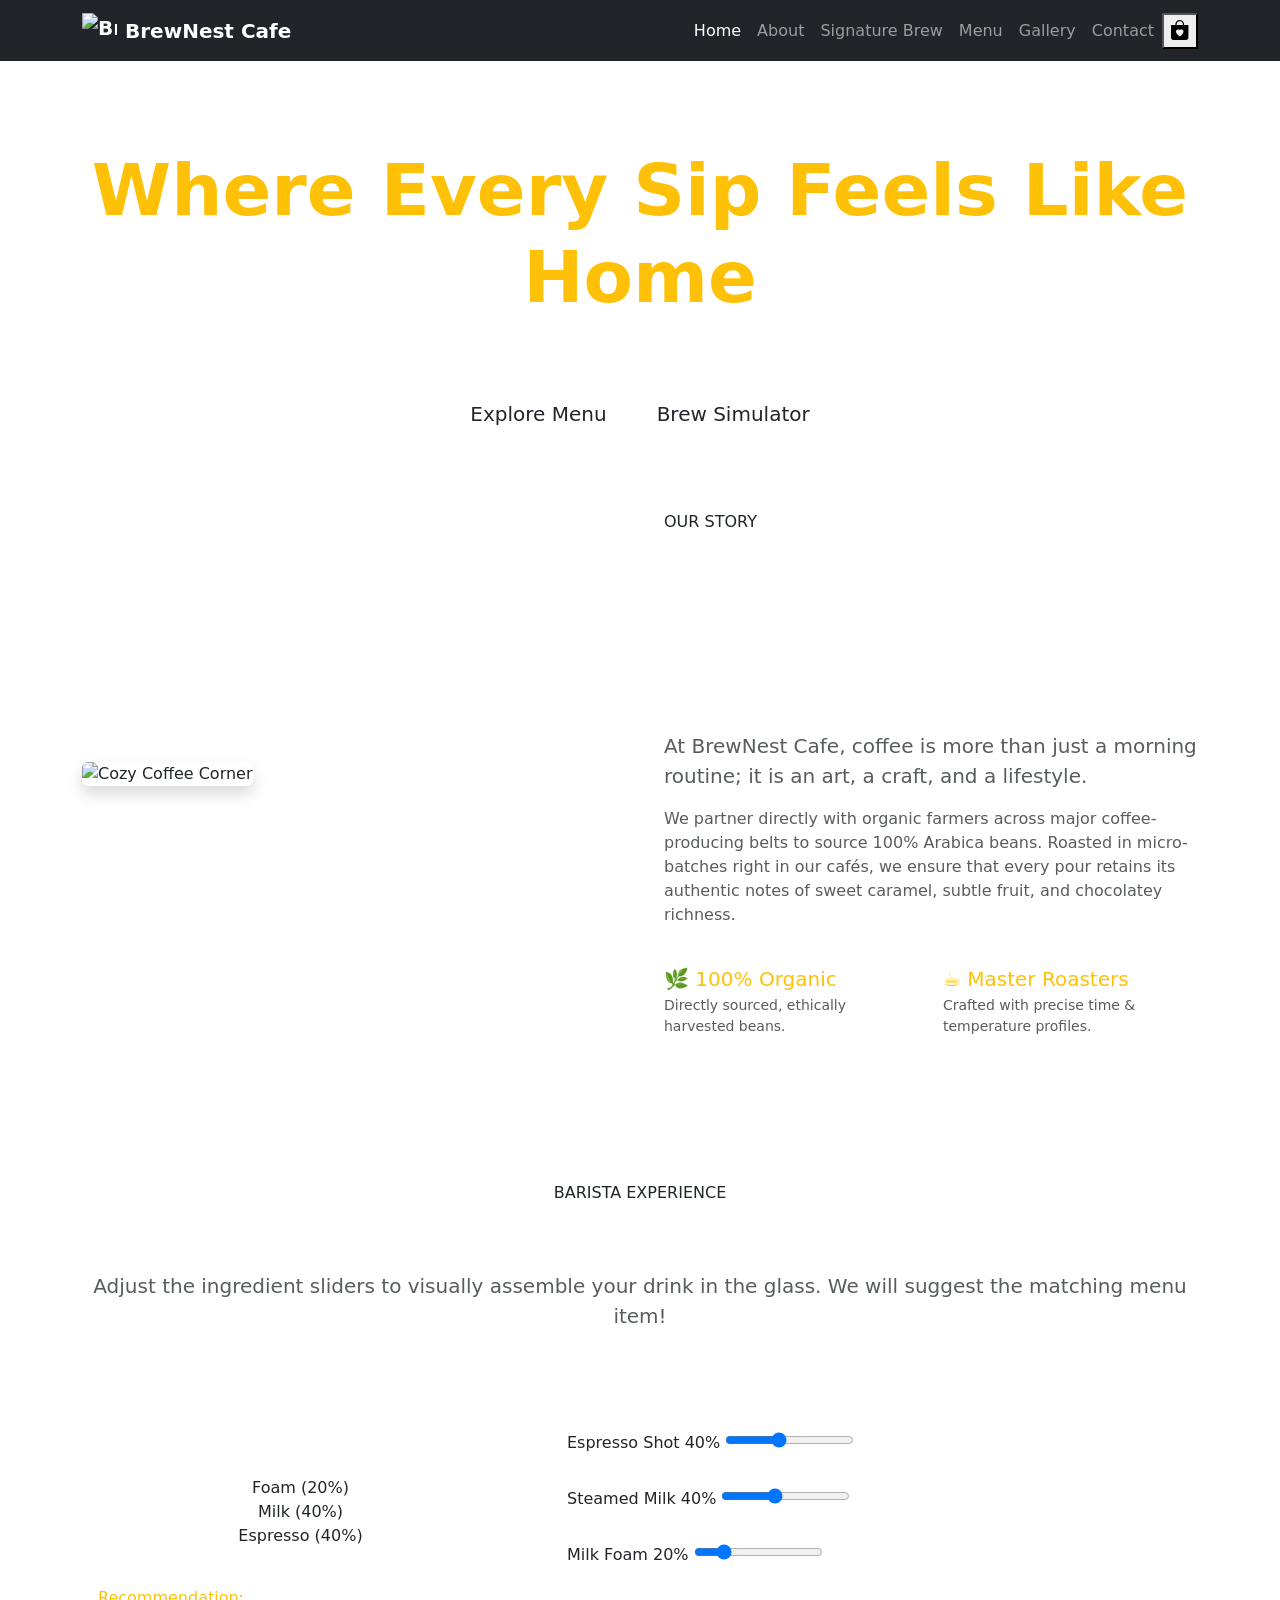
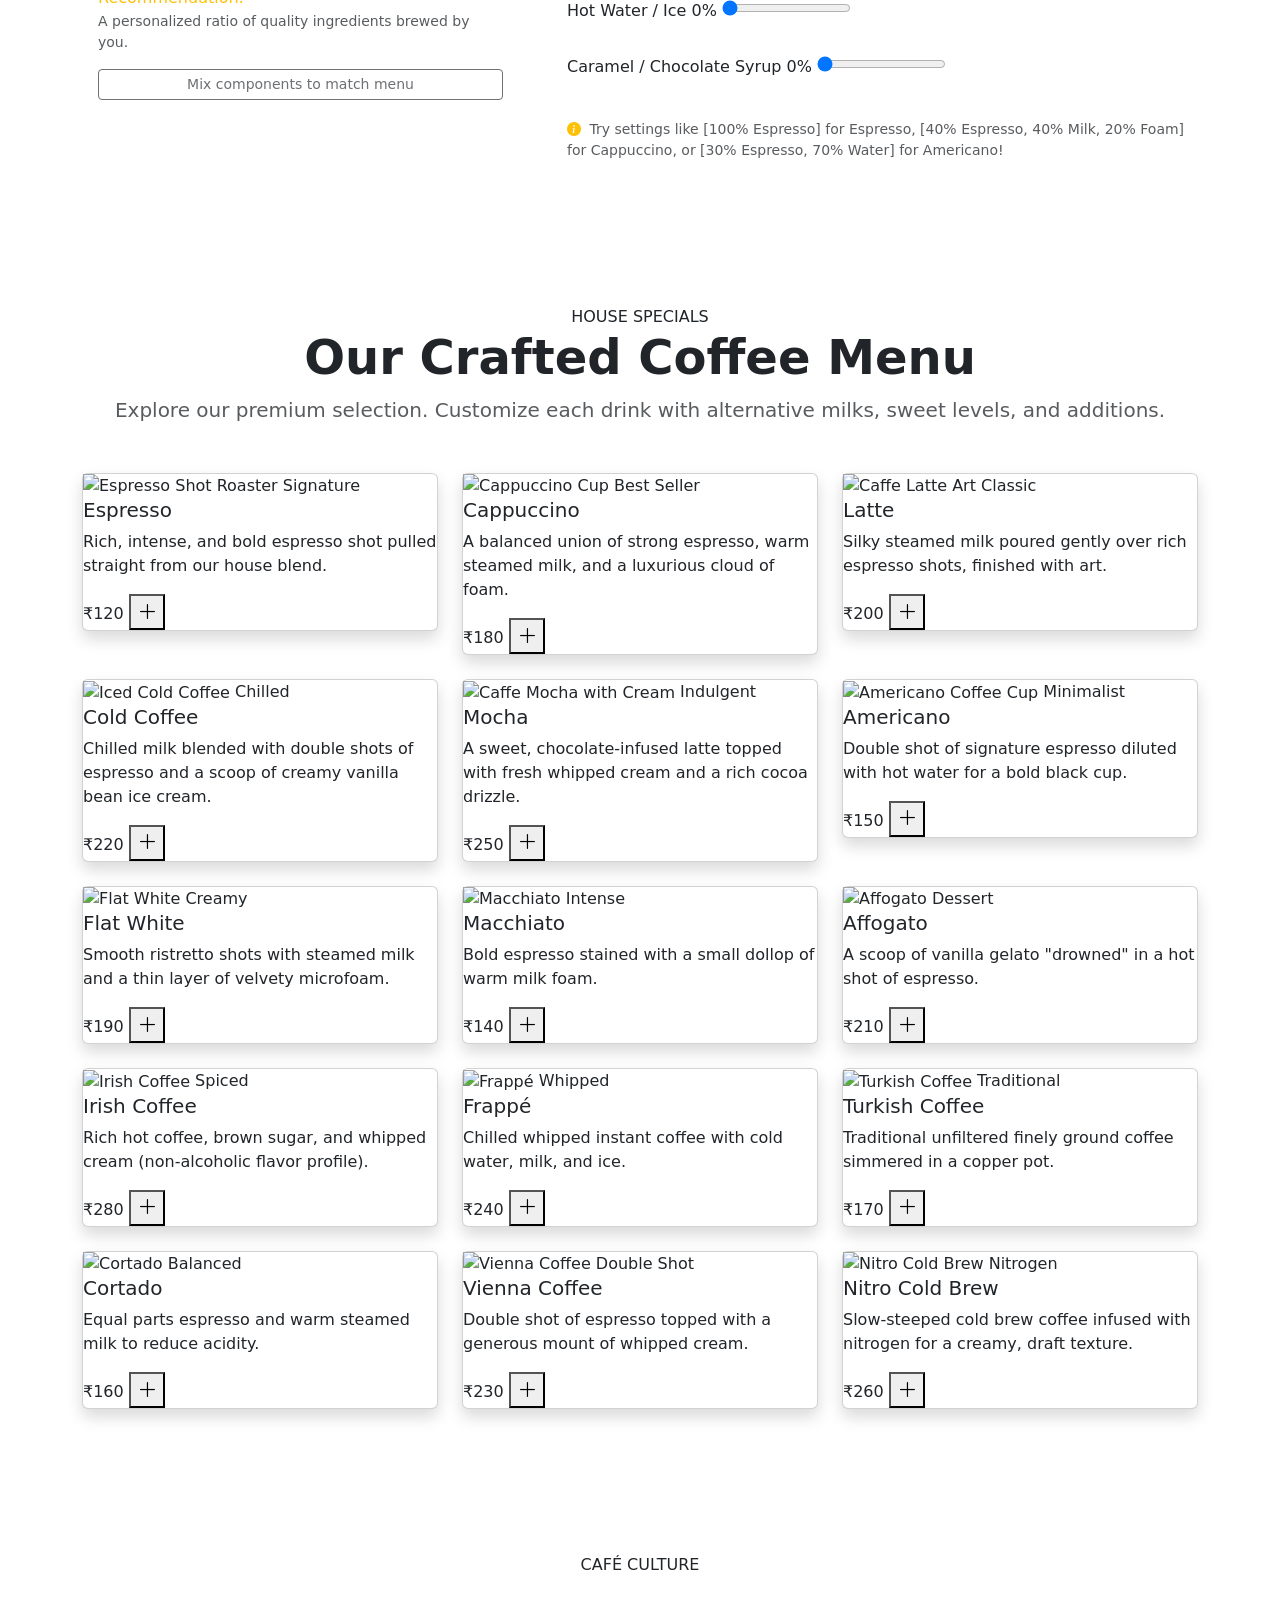
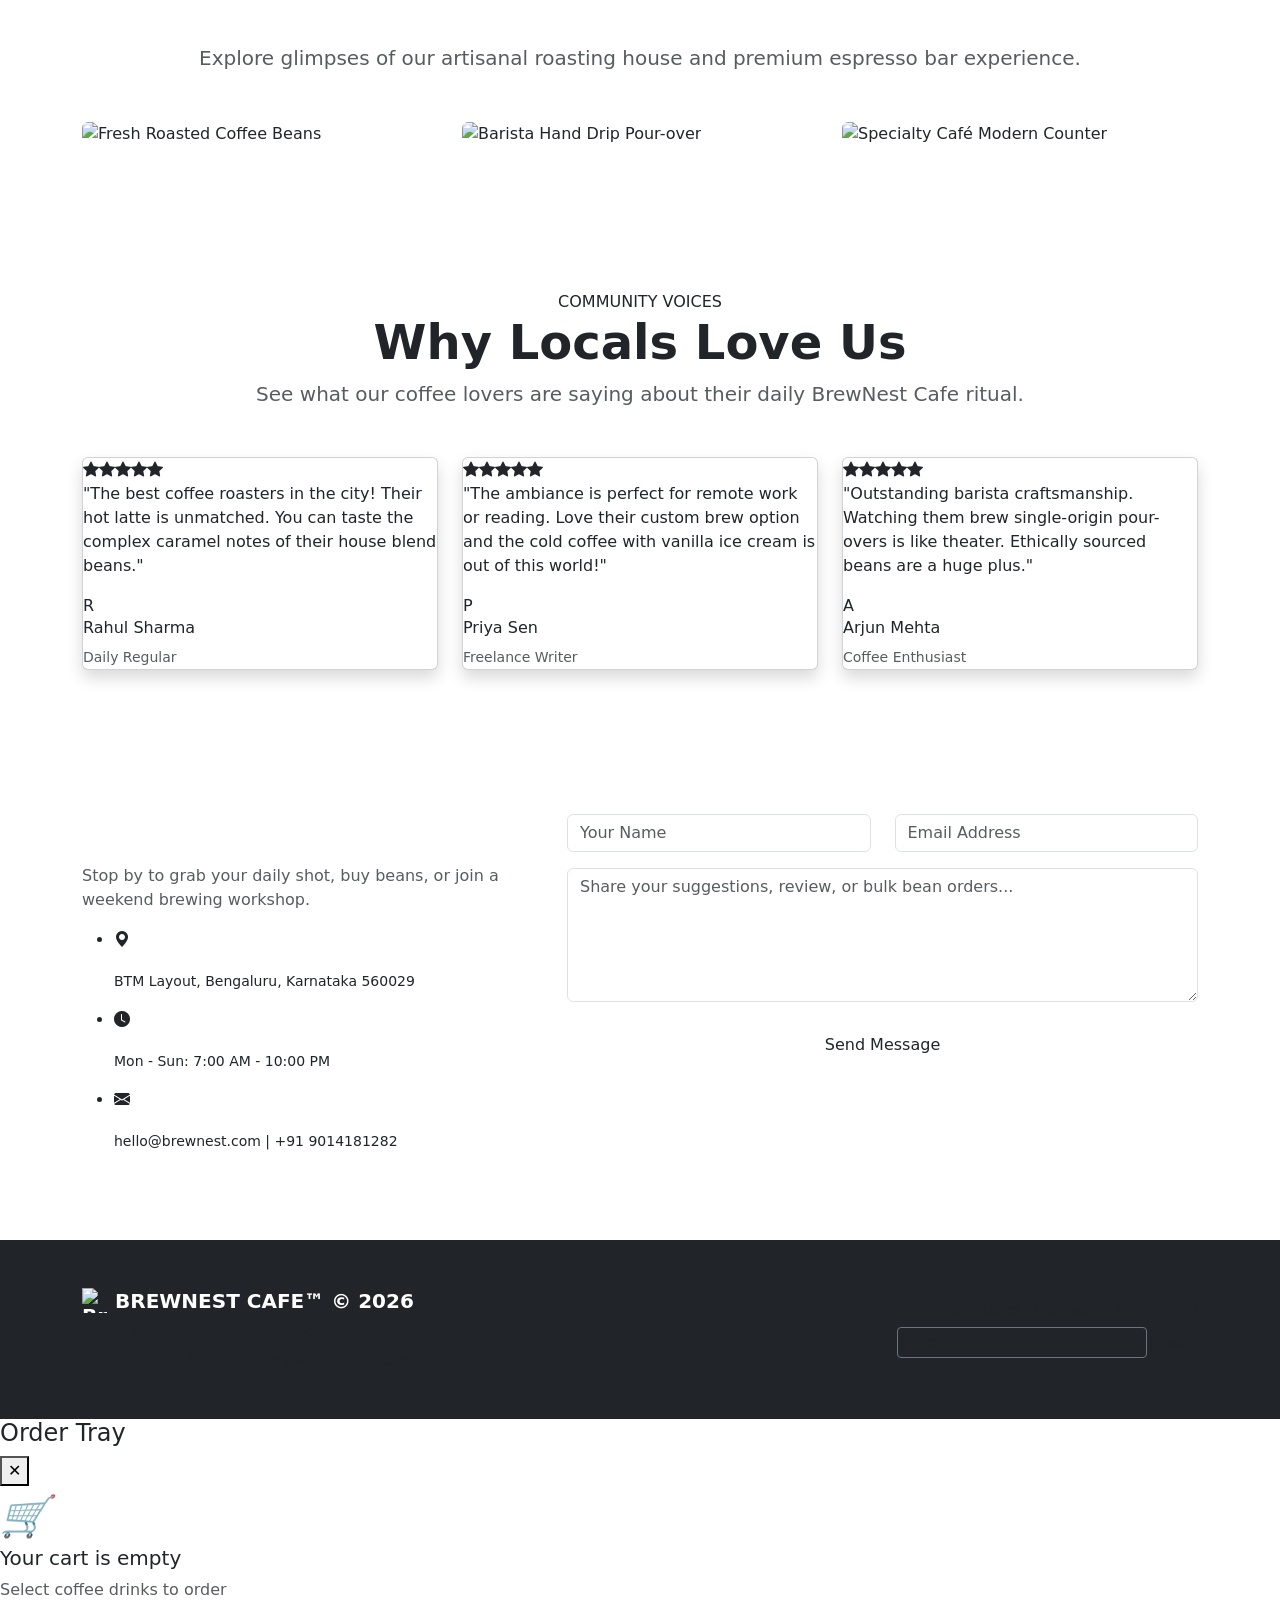
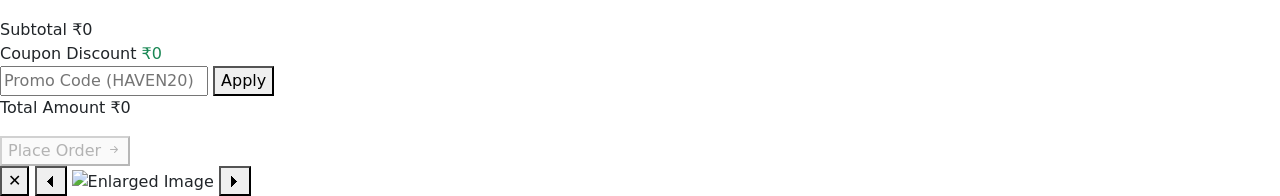
==== index.html @ b1470de1 "Update branding name from BrewNest Coffee to BrewNest Cafe across files" ====
<!DOCTYPE html>
<html lang="en">
<head>
  <meta charset="UTF-8">
  <meta name="viewport" content="width=device-width, initial-scale=1.0">
  <title>BrewNest Cafe | Specialty Roasters & Café</title>
  
  <!-- Bootstrap 5 CSS -->
  <link href="https://cdn.jsdelivr.net/npm/bootstrap@5.3.3/dist/css/bootstrap.min.css" rel="stylesheet">
  <!-- Bootstrap Icons -->
  <link rel="stylesheet" href="https://cdn.jsdelivr.net/npm/bootstrap-icons@1.11.3/font/bootstrap-icons.min.css">
  <!-- Custom Stylesheet -->
  <link rel="stylesheet" href="css/style.css">
</head>
<body>

  <!-- Navbar -->
  <nav class="navbar navbar-expand-lg navbar-dark bg-dark sticky-top" id="mainNavbar">
    <div class="container">
      <a class="navbar-brand fw-bold d-flex align-items-center gap-2" href="#">
        <img src="images/logo.png" alt="BrewNest Cafe Logo" style="height: 35px; width: 35px; object-fit: contain;">
        BrewNest Cafe
      </a>
      
      <div class="d-flex align-items-center gap-3 order-lg-last">
        <!-- Shopping Cart Trigger Button -->
        <button class="cart-btn-trigger" id="cart-trigger" aria-label="Open Cart">
          <i class="bi bi-bag-heart-fill fs-5"></i>
          <span class="cart-badge" id="cartCount" style="display: none;">0</span>
        </button>
        
        <button class="navbar-toggler" type="button" data-bs-toggle="collapse" data-bs-target="#navmenu" aria-controls="navmenu" aria-expanded="false" aria-label="Toggle navigation">
          <span class="navbar-toggler-icon"></span>
        </button>
      </div>

      <div class="collapse navbar-collapse" id="navmenu">
        <ul class="navbar-nav ms-auto mb-2 mb-lg-0">
          <li class="nav-item"><a class="nav-link active" href="#home">Home</a></li>
          <li class="nav-item"><a class="nav-link" href="#about">About</a></li>
          <li class="nav-item"><a class="nav-link" href="#brew-configurator">Signature Brew</a></li>
          <li class="nav-item"><a class="nav-link" href="#menu">Menu</a></li>
          <li class="nav-item"><a class="nav-link" href="#gallery">Gallery</a></li>
          <li class="nav-item"><a class="nav-link" href="#contact">Contact</a></li>
        </ul>
      </div>
    </div>
  </nav>

  <!-- Hero Section -->
  <section id="home" class="hero">
    <div class="container text-center text-white relative-z">
      <h1 class="display-2 fw-bold mb-3">BrewNest Cafe<br><span class="text-warning">Where Every Sip Feels Like Home</span></h1>
      <p class="lead">Handcrafted specialty beans, expertly roasted and brewed to create unforgettable coffee moments.</p>
      <div class="hero-ctas d-flex gap-3 justify-content-center mt-4 flex-wrap">
        <a href="#menu" class="btn btn-gold btn-lg">Explore Menu</a>
        <a href="#brew-configurator" class="btn btn-outline-gold btn-lg">Brew Simulator</a>
      </div>
    </div>
    <!-- Bottom Glow and Parallax overlay -->
    <div class="hero-overlay-gfx"></div>
    <div class="scroll-indicator">
      <div class="scroll-mouse">
        <div class="scroll-wheel"></div>
      </div>
    </div>
  </section>

  <!-- About Section -->
  <section id="about" class="py-5">
    <div class="container py-4">
      <div class="row align-items-center g-5">
        <div class="col-lg-6">
          <div class="about-img-container">
            <img src="images/about.jpg" class="img-fluid rounded shadow" alt="Cozy Coffee Corner">
          </div>
        </div>
        <div class="col-lg-6">
          <span class="about-badge">OUR STORY</span>
          <h2 class="display-5 fw-bold text-white mb-4">Roasting Beans, Brewing Relationships</h2>
          <p class="lead text-muted">
            At BrewNest Cafe, coffee is more than just a morning routine; it is an art, a craft, and a lifestyle. 
          </p>
          <p class="text-muted">
            We partner directly with organic farmers across major coffee-producing belts to source 100% Arabica beans. Roasted in micro-batches right in our cafés, we ensure that every pour retains its authentic notes of sweet caramel, subtle fruit, and chocolatey richness.
          </p>
          <div class="row g-4 mt-2">
            <div class="col-sm-6">
              <h5 class="text-warning mb-1">🌿 100% Organic</h5>
              <p class="small text-muted mb-0">Directly sourced, ethically harvested beans.</p>
            </div>
            <div class="col-sm-6">
              <h5 class="text-warning mb-1">☕ Master Roasters</h5>
              <p class="small text-muted mb-0">Crafted with precise time & temperature profiles.</p>
            </div>
          </div>
        </div>
      </div>
    </div>
  </section>

  <!-- Interactive Brew Configurator Section -->
  <section id="brew-configurator" class="py-5">
    <div class="container py-4">
      <div class="text-center mb-5">
        <span class="about-badge">BARISTA EXPERIENCE</span>
        <h2 class="display-5 fw-bold text-white">Craft Your Signature Brew</h2>
        <p class="lead text-muted max-600 mx-auto">Adjust the ingredient sliders to visually assemble your drink in the glass. We will suggest the matching menu item!</p>
      </div>

      <div class="row align-items-center g-5">
        <!-- The visual Mug simulator -->
        <div class="col-lg-5">
          <div class="glass-panel brew-card text-center d-flex flex-column justify-content-between h-100">
            <h4 class="text-white mb-4">Visual Brew Cup</h4>
            
            <div class="cup-container">
              <div class="glass-mug">
                <!-- Liquid layers -->
                <div class="liquid-layer layer-foam" id="layerFoam"></div>
                <div class="liquid-layer layer-milk" id="layerMilk"></div>
                <div class="liquid-layer layer-espresso" id="layerEspresso"></div>
                <div class="liquid-layer layer-syrup" id="layerSyrup"></div>
                <div class="liquid-layer layer-water" id="layerWater"></div>
              </div>
              <div class="glass-handle"></div>
            </div>

            <!-- Dynamic Recommendation Box -->
            <div class="brew-feedback-box p-3 mt-4 text-start">
              <h6 class="text-warning mb-1">Recommendation: <span id="recommendedDrinkName" class="text-white">Custom Brew</span></h6>
              <p class="small text-muted mb-3" id="recommendedDrinkDesc">Mix ingredients to discover matches.</p>
              <button class="btn btn-gold btn-sm w-100" id="btnBrewAdd" disabled>Mix components to match menu</button>
            </div>
          </div>
        </div>

        <!-- The sliders -->
        <div class="col-lg-7">
          <div class="glass-panel brew-card h-100 d-flex flex-column justify-content-center">
            <h4 class="text-white mb-4">Recipe Ratios</h4>
            
            <div class="brew-sliders">
              <!-- Espresso Slider -->
              <div class="mb-4">
                <label for="sliderEspresso" class="form-label">Espresso Shot <span id="espressoVal">40%</span></label>
                <input type="range" class="brew-slider-input" id="sliderEspresso" min="0" max="100" value="40">
              </div>

              <!-- Steamed Milk Slider -->
              <div class="mb-4">
                <label for="sliderMilk" class="form-label">Steamed Milk <span id="milkVal">40%</span></label>
                <input type="range" class="brew-slider-input" id="sliderMilk" min="0" max="100" value="40">
              </div>

              <!-- Foam Slider -->
              <div class="mb-4">
                <label for="sliderFoam" class="form-label">Milk Foam <span id="foamVal">20%</span></label>
                <input type="range" class="brew-slider-input" id="sliderFoam" min="0" max="100" value="20">
              </div>

              <!-- Water Slider -->
              <div class="mb-4">
                <label for="sliderWater" class="form-label">Hot Water / Ice <span id="waterVal">0%</span></label>
                <input type="range" class="brew-slider-input" id="sliderWater" min="0" max="100" value="0">
              </div>

              <!-- Syrup Slider -->
              <div class="mb-4">
                <label for="sliderSyrup" class="form-label">Caramel / Chocolate Syrup <span id="syrupVal">0%</span></label>
                <input type="range" class="brew-slider-input" id="sliderSyrup" min="0" max="100" value="0">
              </div>
            </div>
            
            <p class="small text-muted mt-2 mb-0"><i class="bi bi-info-circle-fill text-warning me-1"></i> Try settings like [100% Espresso] for Espresso, [40% Espresso, 40% Milk, 20% Foam] for Cappuccino, or [30% Espresso, 70% Water] for Americano!</p>
          </div>
        </div>
      </div>
    </div>
  </section>

  <!-- Menu Section -->
  <section id="menu" class="py-5">
    <div class="container py-4">
      <div class="text-center mb-5">
        <span class="about-badge">HOUSE SPECIALS</span>
        <h2 class="display-5 fw-bold text-dark">Our Crafted Coffee Menu</h2>
        <p class="lead text-muted max-600 mx-auto">Explore our premium selection. Customize each drink with alternative milks, sweet levels, and additions.</p>
      </div>

      <div class="row g-4">
        <!-- Espresso -->
        <div class="col-md-6 col-lg-4">
          <div class="card menu-card shadow">
            <div class="menu-img-wrap">
              <img src="images/espresso.jpg" alt="Espresso Shot">
              <span class="menu-card-badge">Roaster Signature</span>
            </div>
            <div class="menu-card-body">
              <h5>Espresso</h5>
              <p>Rich, intense, and bold espresso shot pulled straight from our house blend.</p>
              <div class="menu-footer">
                <span class="menu-price">₹120</span>
                <button class="btn-menu-add btn-add-cart-custom" data-drink="espresso" aria-label="Customize Espresso"><i class="bi bi-plus-lg fs-5"></i></button>
              </div>
            </div>
          </div>
        </div>

        <!-- Cappuccino -->
        <div class="col-md-6 col-lg-4">
          <div class="card menu-card shadow">
            <div class="menu-img-wrap">
              <img src="images/cappuccino.jpg" alt="Cappuccino Cup">
              <span class="menu-card-badge">Best Seller</span>
            </div>
            <div class="menu-card-body">
              <h5>Cappuccino</h5>
              <p>A balanced union of strong espresso, warm steamed milk, and a luxurious cloud of foam.</p>
              <div class="menu-footer">
                <span class="menu-price">₹180</span>
                <button class="btn-menu-add btn-add-cart-custom" data-drink="cappuccino" aria-label="Customize Cappuccino"><i class="bi bi-plus-lg fs-5"></i></button>
              </div>
            </div>
          </div>
        </div>

        <!-- Latte -->
        <div class="col-md-6 col-lg-4">
          <div class="card menu-card shadow">
            <div class="menu-img-wrap">
              <img src="images/latte.jpg" alt="Caffe Latte Art">
              <span class="menu-card-badge">Classic</span>
            </div>
            <div class="menu-card-body">
              <h5>Latte</h5>
              <p>Silky steamed milk poured gently over rich espresso shots, finished with art.</p>
              <div class="menu-footer">
                <span class="menu-price">₹200</span>
                <button class="btn-menu-add btn-add-cart-custom" data-drink="latte" aria-label="Customize Latte"><i class="bi bi-plus-lg fs-5"></i></button>
              </div>
            </div>
          </div>
        </div>

        <!-- Cold Coffee -->
        <div class="col-md-6 col-lg-4">
          <div class="card menu-card shadow">
            <div class="menu-img-wrap">
              <img src="images/coldcoffee.jpg" alt="Iced Cold Coffee">
              <span class="menu-card-badge">Chilled</span>
            </div>
            <div class="menu-card-body">
              <h5>Cold Coffee</h5>
              <p>Chilled milk blended with double shots of espresso and a scoop of creamy vanilla bean ice cream.</p>
              <div class="menu-footer">
                <span class="menu-price">₹220</span>
                <button class="btn-menu-add btn-add-cart-custom" data-drink="coldcoffee" aria-label="Customize Cold Coffee"><i class="bi bi-plus-lg fs-5"></i></button>
              </div>
            </div>
          </div>
        </div>

        <!-- Mocha -->
        <div class="col-md-6 col-lg-4">
          <div class="card menu-card shadow">
            <div class="menu-img-wrap">
              <img src="images/mocha.jpg" alt="Caffe Mocha with Cream">
              <span class="menu-card-badge">Indulgent</span>
            </div>
            <div class="menu-card-body">
              <h5>Mocha</h5>
              <p>A sweet, chocolate-infused latte topped with fresh whipped cream and a rich cocoa drizzle.</p>
              <div class="menu-footer">
                <span class="menu-price">₹250</span>
                <button class="btn-menu-add btn-add-cart-custom" data-drink="mocha" aria-label="Customize Mocha"><i class="bi bi-plus-lg fs-5"></i></button>
              </div>
            </div>
          </div>
        </div>

        <!-- Americano -->
        <div class="col-md-6 col-lg-4">
          <div class="card menu-card shadow">
            <div class="menu-img-wrap">
              <img src="images/americano.jpg" alt="Americano Coffee Cup">
              <span class="menu-card-badge">Minimalist</span>
            </div>
            <div class="menu-card-body">
              <h5>Americano</h5>
              <p>Double shot of signature espresso diluted with hot water for a bold black cup.</p>
              <div class="menu-footer">
                <span class="menu-price">₹150</span>
                <button class="btn-menu-add btn-add-cart-custom" data-drink="americano" aria-label="Customize Americano"><i class="bi bi-plus-lg fs-5"></i></button>
              </div>
            </div>
          </div>
        </div>

        <!-- Flat White -->
        <div class="col-md-6 col-lg-4">
          <div class="card menu-card shadow">
            <div class="menu-img-wrap">
              <img src="images/flatwhite.jpg" alt="Flat White">
              <span class="menu-card-badge">Creamy</span>
            </div>
            <div class="menu-card-body">
              <h5>Flat White</h5>
              <p>Smooth ristretto shots with steamed milk and a thin layer of velvety microfoam.</p>
              <div class="menu-footer">
                <span class="menu-price">₹190</span>
                <button class="btn-menu-add btn-add-cart-custom" data-drink="flatwhite" aria-label="Customize Flat White"><i class="bi bi-plus-lg fs-5"></i></button>
              </div>
            </div>
          </div>
        </div>

        <!-- Macchiato -->
        <div class="col-md-6 col-lg-4">
          <div class="card menu-card shadow">
            <div class="menu-img-wrap">
              <img src="images/macchiato.jpg" alt="Macchiato">
              <span class="menu-card-badge">Intense</span>
            </div>
            <div class="menu-card-body">
              <h5>Macchiato</h5>
              <p>Bold espresso stained with a small dollop of warm milk foam.</p>
              <div class="menu-footer">
                <span class="menu-price">₹140</span>
                <button class="btn-menu-add btn-add-cart-custom" data-drink="macchiato" aria-label="Customize Macchiato"><i class="bi bi-plus-lg fs-5"></i></button>
              </div>
            </div>
          </div>
        </div>

        <!-- Affogato -->
        <div class="col-md-6 col-lg-4">
          <div class="card menu-card shadow">
            <div class="menu-img-wrap">
              <img src="images/affogato.jpg" alt="Affogato">
              <span class="menu-card-badge">Dessert</span>
            </div>
            <div class="menu-card-body">
              <h5>Affogato</h5>
              <p>A scoop of vanilla gelato "drowned" in a hot shot of espresso.</p>
              <div class="menu-footer">
                <span class="menu-price">₹210</span>
                <button class="btn-menu-add btn-add-cart-custom" data-drink="affogato" aria-label="Customize Affogato"><i class="bi bi-plus-lg fs-5"></i></button>
              </div>
            </div>
          </div>
        </div>

        <!-- Irish Coffee -->
        <div class="col-md-6 col-lg-4">
          <div class="card menu-card shadow">
            <div class="menu-img-wrap">
              <img src="images/irishcoffee.jpg" alt="Irish Coffee">
              <span class="menu-card-badge">Spiced</span>
            </div>
            <div class="menu-card-body">
              <h5>Irish Coffee</h5>
              <p>Rich hot coffee, brown sugar, and whipped cream (non-alcoholic flavor profile).</p>
              <div class="menu-footer">
                <span class="menu-price">₹280</span>
                <button class="btn-menu-add btn-add-cart-custom" data-drink="irishcoffee" aria-label="Customize Irish Coffee"><i class="bi bi-plus-lg fs-5"></i></button>
              </div>
            </div>
          </div>
        </div>

        <!-- Frappé -->
        <div class="col-md-6 col-lg-4">
          <div class="card menu-card shadow">
            <div class="menu-img-wrap">
              <img src="images/frappe.jpg" alt="Frappé">
              <span class="menu-card-badge">Whipped</span>
            </div>
            <div class="menu-card-body">
              <h5>Frappé</h5>
              <p>Chilled whipped instant coffee with cold water, milk, and ice.</p>
              <div class="menu-footer">
                <span class="menu-price">₹240</span>
                <button class="btn-menu-add btn-add-cart-custom" data-drink="frappe" aria-label="Customize Frappé"><i class="bi bi-plus-lg fs-5"></i></button>
              </div>
            </div>
          </div>
        </div>

        <!-- Turkish Coffee -->
        <div class="col-md-6 col-lg-4">
          <div class="card menu-card shadow">
            <div class="menu-img-wrap">
              <img src="images/turkishcoffee.jpg" alt="Turkish Coffee">
              <span class="menu-card-badge">Traditional</span>
            </div>
            <div class="menu-card-body">
              <h5>Turkish Coffee</h5>
              <p>Traditional unfiltered finely ground coffee simmered in a copper pot.</p>
              <div class="menu-footer">
                <span class="menu-price">₹170</span>
                <button class="btn-menu-add btn-add-cart-custom" data-drink="turkishcoffee" aria-label="Customize Turkish Coffee"><i class="bi bi-plus-lg fs-5"></i></button>
              </div>
            </div>
          </div>
        </div>

        <!-- Cortado -->
        <div class="col-md-6 col-lg-4">
          <div class="card menu-card shadow">
            <div class="menu-img-wrap">
              <img src="images/cortado.jpg" alt="Cortado">
              <span class="menu-card-badge">Balanced</span>
            </div>
            <div class="menu-card-body">
              <h5>Cortado</h5>
              <p>Equal parts espresso and warm steamed milk to reduce acidity.</p>
              <div class="menu-footer">
                <span class="menu-price">₹160</span>
                <button class="btn-menu-add btn-add-cart-custom" data-drink="cortado" aria-label="Customize Cortado"><i class="bi bi-plus-lg fs-5"></i></button>
              </div>
            </div>
          </div>
        </div>

        <!-- Vienna Coffee -->
        <div class="col-md-6 col-lg-4">
          <div class="card menu-card shadow">
            <div class="menu-img-wrap">
              <img src="images/viennacoffee.jpg" alt="Vienna Coffee">
              <span class="menu-card-badge">Double Shot</span>
            </div>
            <div class="menu-card-body">
              <h5>Vienna Coffee</h5>
              <p>Double shot of espresso topped with a generous mount of whipped cream.</p>
              <div class="menu-footer">
                <span class="menu-price">₹230</span>
                <button class="btn-menu-add btn-add-cart-custom" data-drink="viennacoffee" aria-label="Customize Vienna Coffee"><i class="bi bi-plus-lg fs-5"></i></button>
              </div>
            </div>
          </div>
        </div>

        <!-- Nitro Cold Brew -->
        <div class="col-md-6 col-lg-4">
          <div class="card menu-card shadow">
            <div class="menu-img-wrap">
              <img src="images/nitrocoldbrew.jpg" alt="Nitro Cold Brew">
              <span class="menu-card-badge">Nitrogen</span>
            </div>
            <div class="menu-card-body">
              <h5>Nitro Cold Brew</h5>
              <p>Slow-steeped cold brew coffee infused with nitrogen for a creamy, draft texture.</p>
              <div class="menu-footer">
                <span class="menu-price">₹260</span>
                <button class="btn-menu-add btn-add-cart-custom" data-drink="nitrocoldbrew" aria-label="Customize Nitro Cold Brew"><i class="bi bi-plus-lg fs-5"></i></button>
              </div>
            </div>
          </div>
        </div>
      </div>
    </div>
  </section>

  <!-- Gallery Section -->
  <section id="gallery" class="py-5">
    <div class="container py-4">
      <div class="text-center mb-5">
        <span class="about-badge">CAFÉ CULTURE</span>
        <h2 class="display-5 fw-bold text-white">Visual Coffee Journey</h2>
        <p class="lead text-muted max-600 mx-auto">Explore glimpses of our artisanal roasting house and premium espresso bar experience.</p>
      </div>

      <div class="row g-4 gallery-grid">
        <div class="col-md-4">
          <img src="images/g1.jpg" class="img-fluid rounded" alt="Fresh Roasted Coffee Beans" data-index="0">
        </div>
        <div class="col-md-4">
          <img src="images/g2.jpg" class="img-fluid rounded" alt="Barista Hand Drip Pour-over" data-index="1">
        </div>
        <div class="col-md-4">
          <img src="images/g3.jpg" class="img-fluid rounded" alt="Specialty Café Modern Counter" data-index="2">
        </div>
      </div>
    </div>
  </section>

  <!-- Testimonials Section -->
  <section class="py-5 testimonials">
    <div class="container py-4">
      <div class="text-center mb-5">
        <span class="about-badge">COMMUNITY VOICES</span>
        <h2 class="display-5 fw-bold text-dark">Why Locals Love Us</h2>
        <p class="lead text-muted max-600 mx-auto">See what our coffee lovers are saying about their daily BrewNest Cafe ritual.</p>
      </div>

      <div class="row g-4">
        <!-- Review 1 -->
        <div class="col-md-4">
          <div class="card review-card shadow">
            <div class="review-stars">
              <i class="bi bi-star-fill"></i><i class="bi bi-star-fill"></i><i class="bi bi-star-fill"></i><i class="bi bi-star-fill"></i><i class="bi bi-star-fill"></i>
            </div>
            <p>"The best coffee roasters in the city! Their hot latte is unmatched. You can taste the complex caramel notes of their house blend beans."</p>
            <div class="review-author">
              <div class="review-avatar">R</div>
              <div>
                <h6>Rahul Sharma</h6>
                <span class="small text-muted">Daily Regular</span>
              </div>
            </div>
          </div>
        </div>

        <!-- Review 2 -->
        <div class="col-md-4">
          <div class="card review-card shadow">
            <div class="review-stars">
              <i class="bi bi-star-fill"></i><i class="bi bi-star-fill"></i><i class="bi bi-star-fill"></i><i class="bi bi-star-fill"></i><i class="bi bi-star-fill"></i>
            </div>
            <p>"The ambiance is perfect for remote work or reading. Love their custom brew option and the cold coffee with vanilla ice cream is out of this world!"</p>
            <div class="review-author">
              <div class="review-avatar">P</div>
              <div>
                <h6>Priya Sen</h6>
                <span class="small text-muted">Freelance Writer</span>
              </div>
            </div>
          </div>
        </div>

        <!-- Review 3 -->
        <div class="col-md-4">
          <div class="card review-card shadow">
            <div class="review-stars">
              <i class="bi bi-star-fill"></i><i class="bi bi-star-fill"></i><i class="bi bi-star-fill"></i><i class="bi bi-star-fill"></i><i class="bi bi-star-fill"></i>
            </div>
            <p>"Outstanding barista craftsmanship. Watching them brew single-origin pour-overs is like theater. Ethically sourced beans are a huge plus."</p>
            <div class="review-author">
              <div class="review-avatar">A</div>
              <div>
                <h6>Arjun Mehta</h6>
                <span class="small text-muted">Coffee Enthusiast</span>
              </div>
            </div>
          </div>
        </div>
      </div>
    </div>
  </section>

  <!-- Contact Section -->
  <section id="contact" class="py-5">
    <div class="container py-4">
      <div class="glass-panel contact-card">
        <div class="row g-5">
          <!-- Information Column -->
          <div class="col-lg-5">
            <h3 class="text-white fw-bold mb-3">Visit BrewNest Cafe</h3>
            <p class="text-muted">Stop by to grab your daily shot, buy beans, or join a weekend brewing workshop.</p>
            
            <ul class="contact-info-list">
              <li>
                <i class="bi bi-geo-alt-fill"></i>
                <div>
                  <h6 class="text-white mb-0">Our Location</h6>
                  <p class="small">BTM Layout, Bengaluru, Karnataka 560029</p>
                </div>
              </li>
              <li>
                <i class="bi bi-clock-fill"></i>
                <div>
                  <h6 class="text-white mb-0">Café Hours</h6>
                  <p class="small">Mon - Sun: 7:00 AM - 10:00 PM</p>
                </div>
              </li>
              <li>
                <i class="bi bi-envelope-fill"></i>
                <div>
                  <h6 class="text-white mb-0">Get In Touch</h6>
                  <p class="small">hello@brewnest.com | +91 9014181282</p>
                </div>
              </li>
            </ul>
          </div>

          <!-- Form Column -->
          <div class="col-lg-7">
            <form id="contactForm" class="contact-form">
              <div class="row">
                <div class="col-md-6 mb-3">
                  <input type="text" class="form-control" id="contactName" placeholder="Your Name" required>
                </div>
                <div class="col-md-6 mb-3">
                  <input type="email" class="form-control" id="contactEmail" placeholder="Email Address" required>
                </div>
                <div class="col-12 mb-4">
                  <textarea class="form-control" id="contactMsg" rows="5" placeholder="Share your suggestions, review, or bulk bean orders..." required></textarea>
                </div>
                <div class="col-12">
                  <button type="submit" class="btn btn-gold w-100">Send Message</button>
                </div>
              </div>
            </form>
        </div>
      </div>
    </div>
  </section>

  <!-- Footer -->
  <footer class="bg-dark text-white py-5">
    <div class="container">
      <div class="row g-4 align-items-center justify-content-between">
        <div class="col-md-6 text-center text-md-start">
          <h5 class="fw-bold mb-2 d-flex align-items-center justify-content-center justify-content-md-start gap-2">
            <img src="images/logo.png" alt="BrewNest Cafe Logo" style="height: 25px; width: 25px; object-fit: contain;">
            BREWNEST CAFE™ © 2026
          </h5>
          <p class="small text-muted mb-2">Where Every Sip Feels Like Home.</p>
          <p class="small text-muted mb-0">Crafted with ❤️ by Mukeswar | +91 9014181282</p>
        </div>
        
        <div class="col-md-6 text-center text-md-end">
          <h6 class="small text-muted mb-2">Newsletter Club (Get 20% Off Code)</h6>
          <form id="newsletterForm" class="d-flex gap-2 justify-content-center justify-content-md-end">
            <input type="email" class="form-control form-control-sm bg-transparent text-white border-secondary" placeholder="Enter email" style="max-width: 250px;" required>
            <button class="btn btn-gold btn-sm" type="submit">Join</button>
          </form>
        </div>
      </div>
    </div>
  </footer>

  <!-- SHOPPING CART SLIDE DRAWER -->
  <div class="cart-drawer-backdrop" id="cartBackdrop"></div>
  <div class="cart-drawer" id="cartDrawer">
    <div class="cart-header">
      <h4>Order Tray</h4>
      <button class="cart-close-btn" id="cartClose" aria-label="Close Order Tray">✕</button>
    </div>
    
    <!-- Items container -->
    <div class="cart-body" id="cartItems">
      <!-- Generated dynamically by script.js -->
    </div>
    
    <!-- Totals and checkout -->
    <div class="cart-footer">
      <div class="cart-total-row">
        <span>Subtotal</span>
        <span id="cartSubtotal">₹0</span>
      </div>
      <div class="cart-total-row">
        <span>Coupon Discount</span>
        <span id="cartDiscount" class="text-success">-₹0</span>
      </div>
      
      <!-- Promo code entry -->
      <div class="cart-coupon-wrap">
        <input type="text" class="cart-coupon-input" id="couponInput" placeholder="Promo Code (HAVEN20)">
        <button class="btn-apply-coupon" id="btnApplyCoupon">Apply</button>
      </div>

      <div class="cart-total-row grand-total">
        <span>Total Amount</span>
        <span id="cartGrandTotal">₹0</span>
      </div>

      <button class="cart-checkout-btn mt-3" id="btnCheckout" disabled>
        Place Order <i class="bi bi-arrow-right-short"></i>
      </button>
    </div>
  </div>

  <!-- DRINK CUSTOMIZATION BOOTSTRAP MODAL -->
  <div class="modal fade" id="drinkCustomizerModal" tabindex="-1" aria-labelledby="customizerModalLabel" aria-hidden="true">
    <div class="modal-dialog modal-dialog-centered">
      <div class="modal-content custom-modal">
        <div class="modal-header custom-modal-header">
          <h5 class="modal-title font-serif" id="customizerModalLabel">Customize Your Drink</h5>
          <button type="button" class="btn-close btn-close-white" data-bs-dismiss="modal" aria-label="Close"></button>
        </div>
        <div class="modal-body custom-modal-body">
          
          <!-- Drink Preview -->
          <div class="modal-drink-preview">
            <img src="" id="modalDrinkImg" alt="Drink Preview">
            <div>
              <h4 id="modalDrinkName" class="text-white mb-1">Drink Name</h4>
              <p id="modalDrinkDesc" class="small text-muted mb-0">Description goes here.</p>
            </div>
          </div>

          <!-- Milk Selection -->
          <div class="customization-section">
            <h7>Milk Base</h7>
            <div class="option-pill-group">
              <div class="option-pill">
                <input type="radio" name="milkType" id="milkWhole" value="whole" checked>
                <label for="milkWhole">Whole Milk</label>
              </div>
              <div class="option-pill">
                <input type="radio" name="milkType" id="milkOat" value="oat">
                <label for="milkOat">Oat Milk (+₹40)</label>
              </div>
              <div class="option-pill">
                <input type="radio" name="milkType" id="milkAlmond" value="almond">
                <label for="milkAlmond">Almond (+₹40)</label>
              </div>
            </div>
          </div>

          <!-- Sweetness Selection -->
          <div class="customization-section">
            <h7>Sweetness Level</h7>
            <div class="option-pill-group">
              <div class="option-pill">
                <input type="radio" name="sweetness" id="sweetNone" value="unsweetened">
                <label for="sweetNone">Unsweetened</label>
              </div>
              <div class="option-pill">
                <input type="radio" name="sweetness" id="sweetMedium" value="medium" checked>
                <label for="sweetMedium">Medium</label>
              </div>
              <div class="option-pill">
                <input type="radio" name="sweetness" id="sweetExtra" value="extra sweet">
                <label for="sweetExtra">Extra Sweet</label>
              </div>
            </div>
          </div>

          <!-- Addons -->
          <div class="customization-section">
            <h7>Additions</h7>
            <label class="option-checkbox-row" for="addonEspresso">
              <span>Extra Espresso Shot (+₹50)</span>
              <input type="checkbox" id="addonEspresso" class="custom-addon">
            </label>
            <label class="option-checkbox-row" for="addonCream">
              <span>Whipped Cream (+₹30)</span>
              <input type="checkbox" id="addonCream" class="custom-addon">
            </label>
            <label class="option-checkbox-row" for="addonDrizzle">
              <span>Caramel Drizzle (+₹20)</span>
              <input type="checkbox" id="addonDrizzle" class="custom-addon">
            </label>
          </div>

          <!-- Quantity Selection -->
          <div class="customization-section d-flex justify-content-between align-items-center border-top border-secondary pt-3 mt-3">
            <h7 class="mb-0">Quantity</h7>
            <div class="d-flex align-items-center gap-3">
              <button type="button" class="qty-btn" id="btnModalMinus">-</button>
              <span id="modalQty" class="fw-bold fs-5">1</span>
              <button type="button" class="qty-btn" id="btnModalPlus">+</button>
            </div>
          </div>

        </div>
        <div class="modal-footer custom-modal-footer">
          <div class="w-100 d-flex align-items-center justify-content-between">
            <span class="fs-4 fw-bold text-white" id="modalDrinkPrice">₹0</span>
            <button type="button" class="btn btn-gold px-4" id="btnConfirmAdd">Add to Order</button>
          </div>
        </div>
      </div>
    </div>
  </div>

  <!-- GALLERY LIGHTBOX MODAL -->
  <div class="lightbox-modal" id="lightboxModal">
    <div class="lightbox-content">
      <button class="lightbox-close" aria-label="Close Lightbox">✕</button>
      <button class="lightbox-nav-btn lightbox-prev" aria-label="Previous Image">⏴</button>
      <img src="" class="lightbox-img" alt="Enlarged Image">
      <button class="lightbox-nav-btn lightbox-next" aria-label="Next Image">⏵</button>
    </div>
  </div>

  <!-- Bootstrap 5 Bundle JS -->
  <script src="https://cdn.jsdelivr.net/npm/bootstrap@5.3.3/dist/js/bootstrap.bundle.min.js"></script>
  <!-- Custom JS -->
  <script src="js/script.js"></script>
</body>
</html>
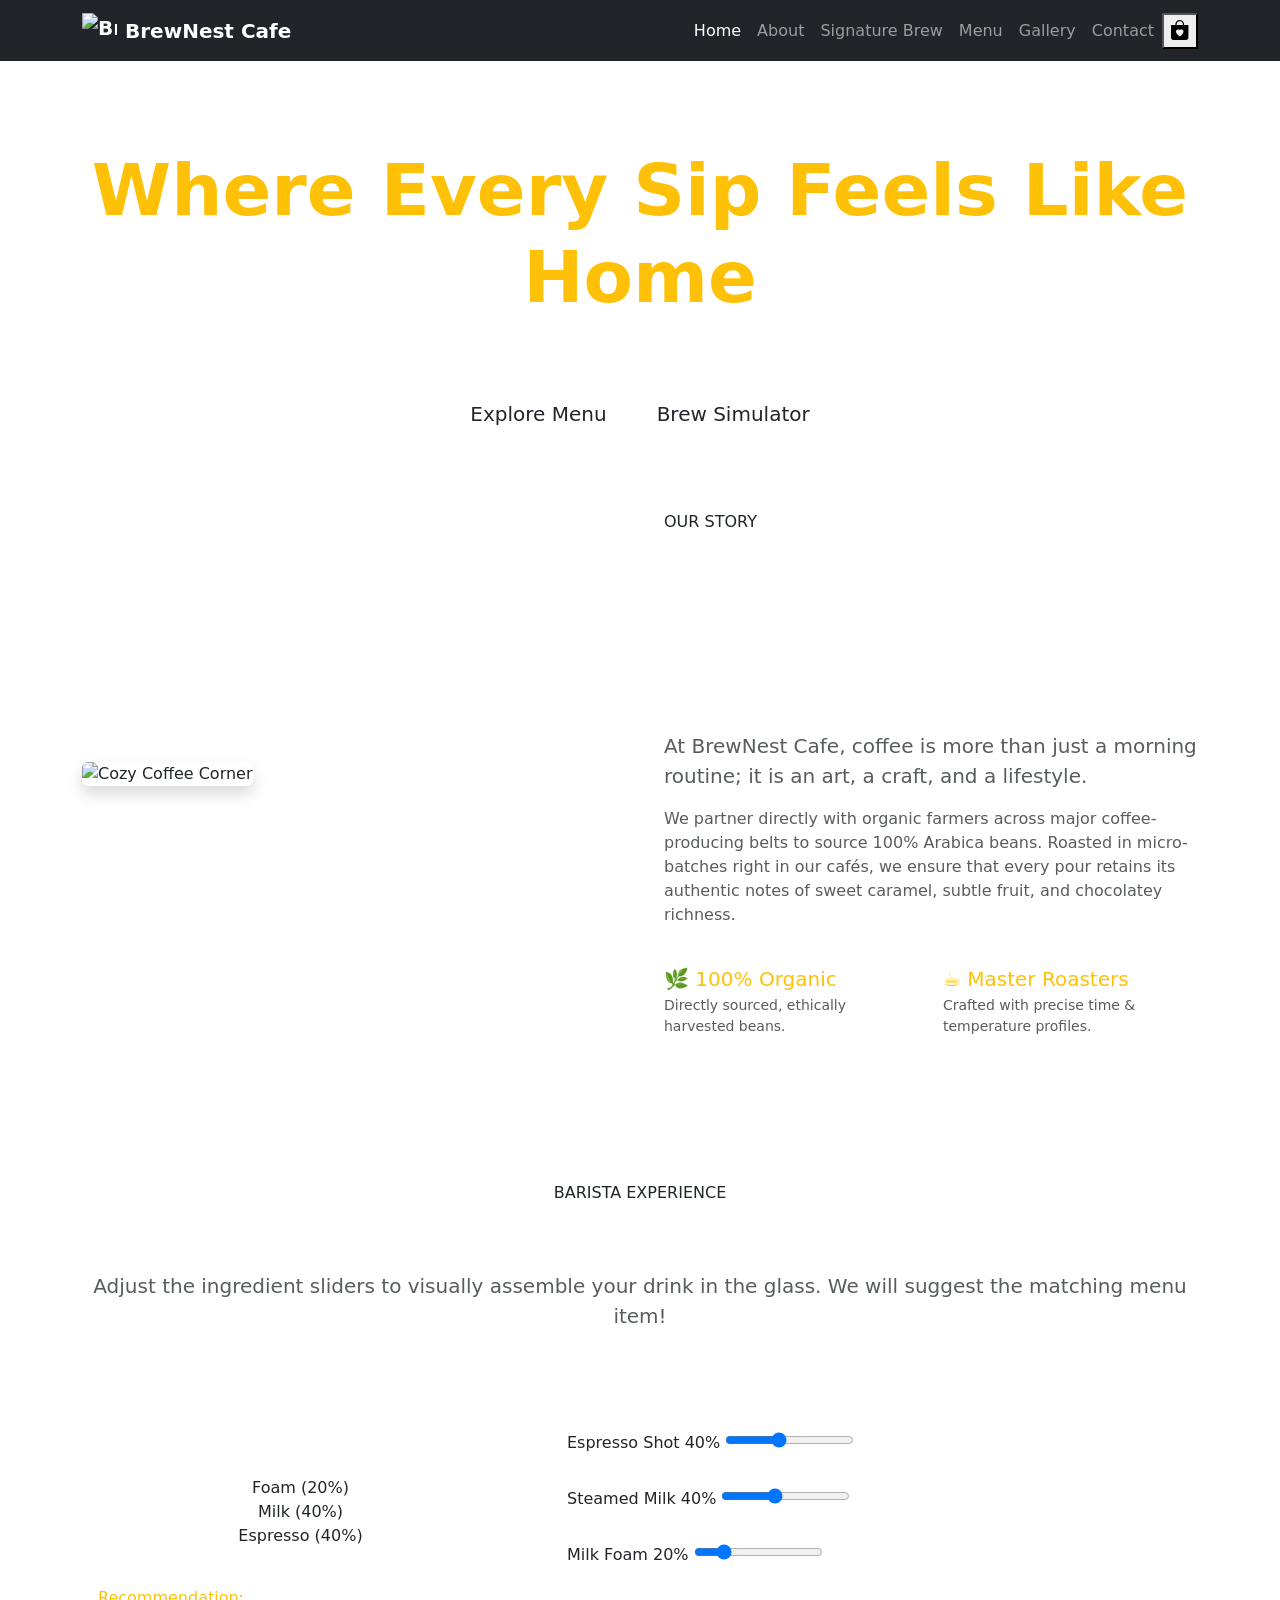
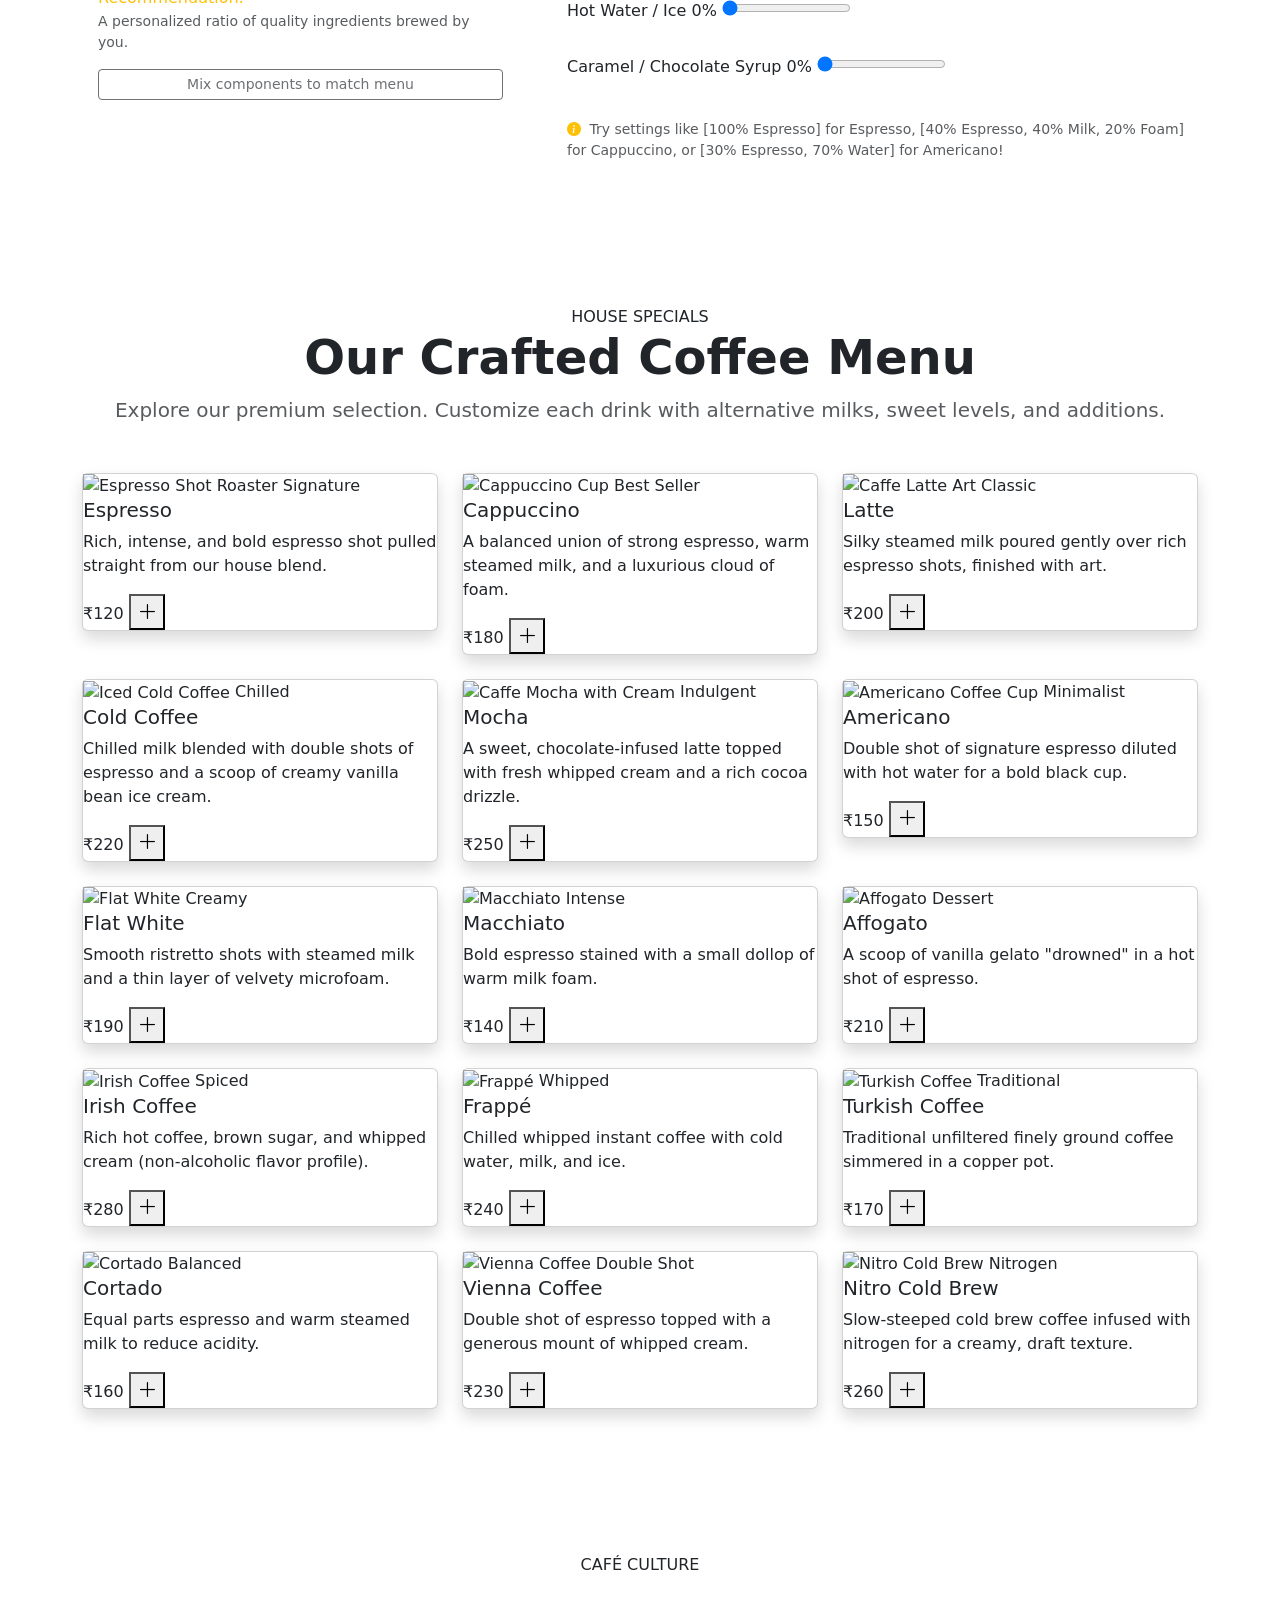
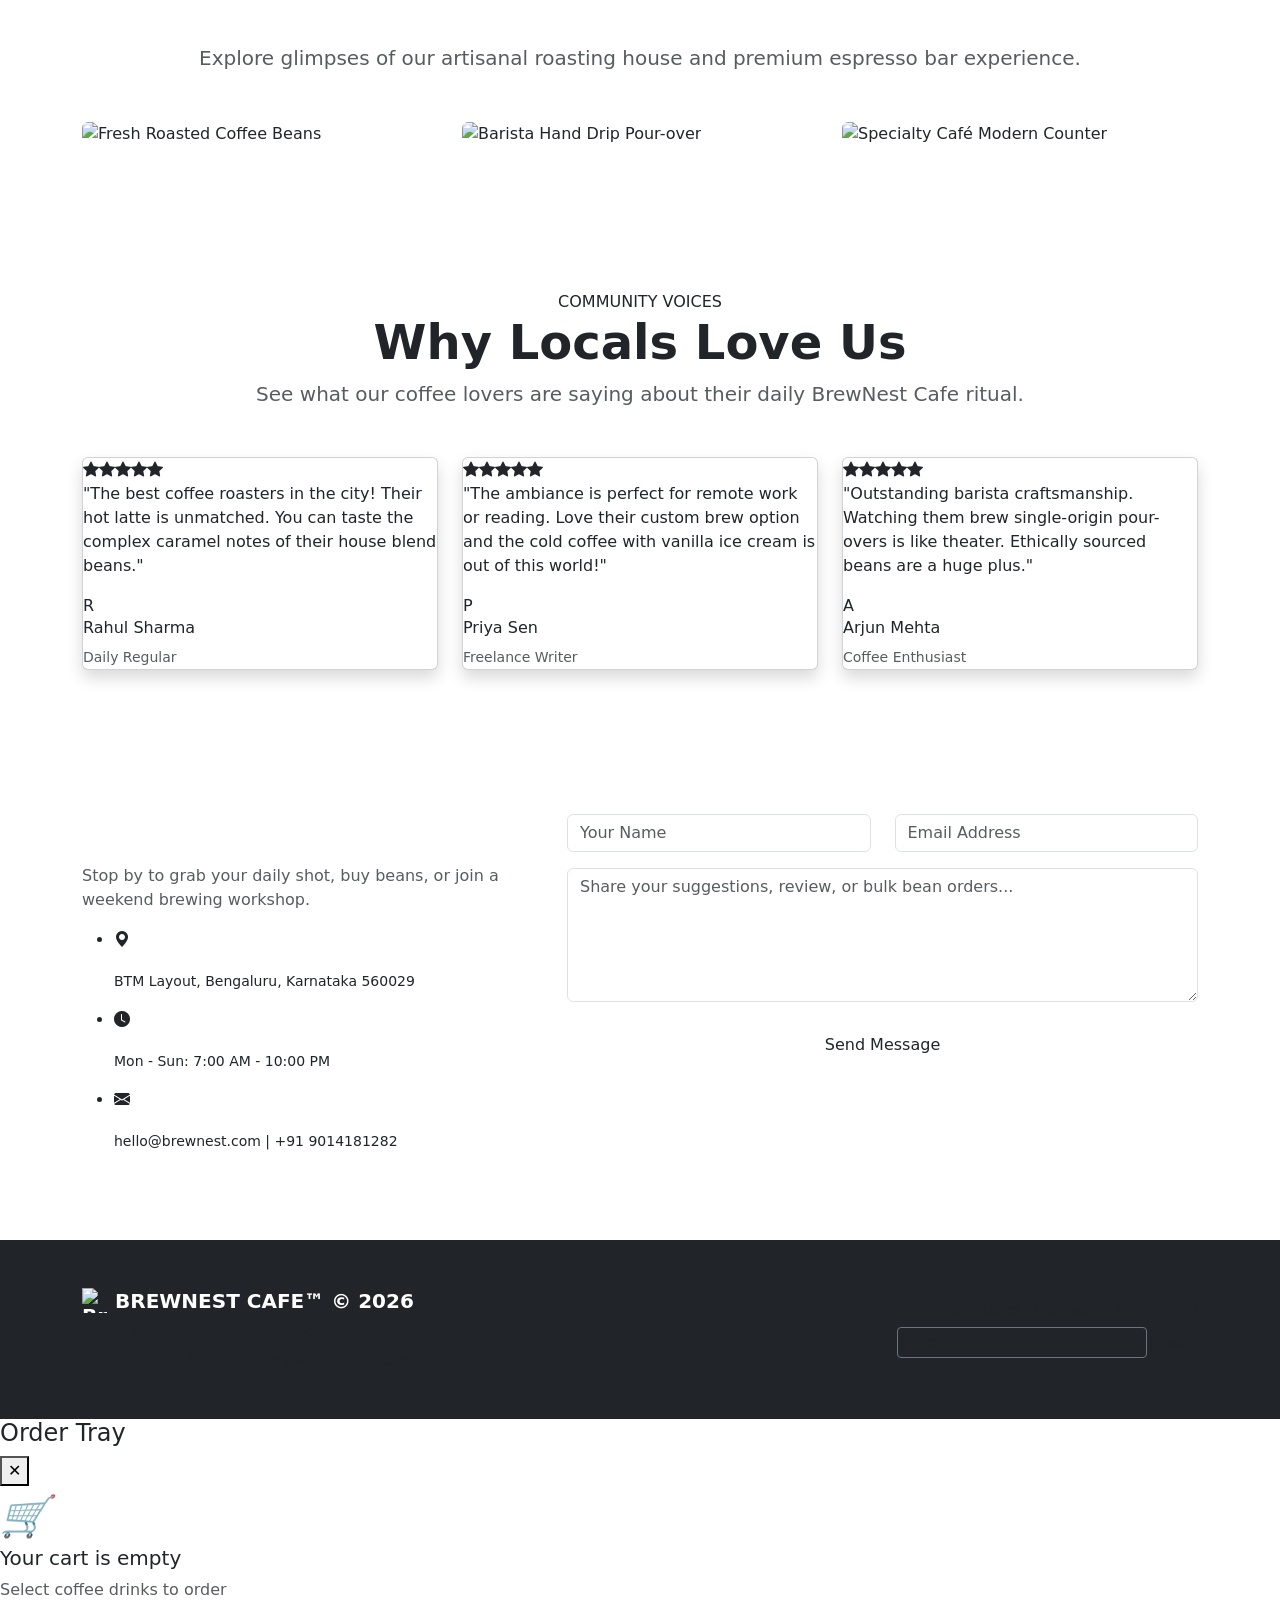
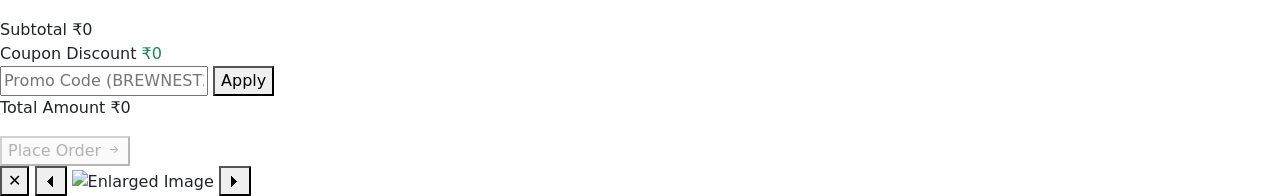
==== commit a7d8b2f1: "Update promo code from HAVEN20 to BREWNEST20 in cart input and JS logic" ====
--- a/index.html
+++ b/index.html
@@ -657,7 +657,7 @@
       
       <!-- Promo code entry -->
       <div class="cart-coupon-wrap">
-        <input type="text" class="cart-coupon-input" id="couponInput" placeholder="Promo Code (HAVEN20)">
+        <input type="text" class="cart-coupon-input" id="couponInput" placeholder="Promo Code (BREWNEST20)">
         <button class="btn-apply-coupon" id="btnApplyCoupon">Apply</button>
       </div>
 
